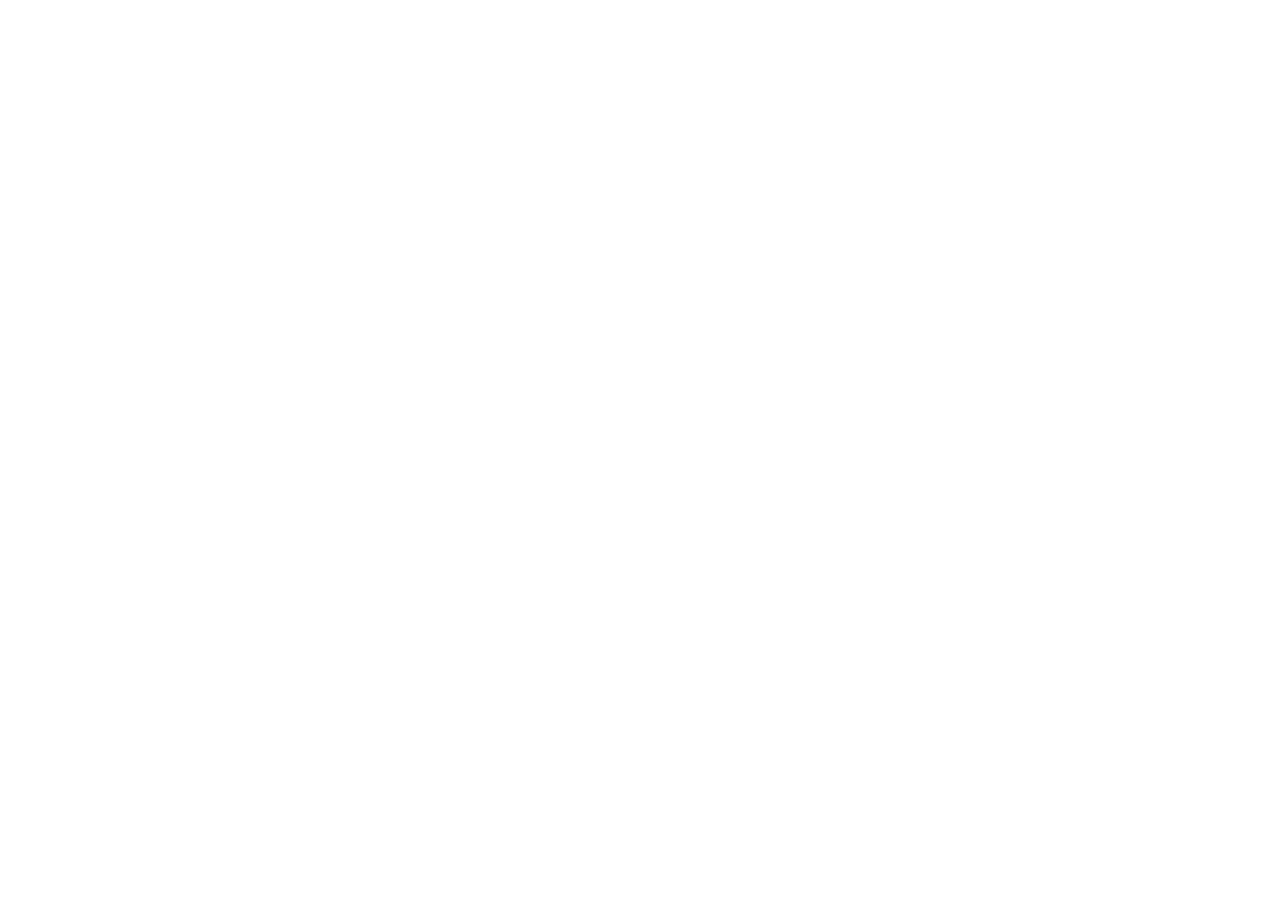
==== index.html @ c4122095 "initial commit" ====
<!DOCTYPE html>
<html lang="en">
<head>
    <meta charset="UTF-8">
    <meta http-equiv="X-UA-Compatible" content="IE=edge">
    <meta name="viewport" content="width=device-width, initial-scale=1.0">
    <title>myteam</title>
    <link rel="stylesheet" href="./css/normalize.css">
    <link rel="stylesheet" href="./css/main.css">

</head>
<body>

    




</body>
</html>
---- css/main.css ----
/* livvic-regular - latin */
@font-face {
    font-display: swap; /* Check https://developer.mozilla.org/en-US/docs/Web/CSS/@font-face/font-display for other options. */
    font-family: 'Livvic';
    font-style: normal;
    font-weight: 400;
    src: url('../fonts/livvic-v13-latin-regular.woff2') format('woff2'), /* Chrome 36+, Opera 23+, Firefox 39+ */
    url('../fonts/livvic-v13-latin-regular.woff') format('woff'); /* Chrome 5+, Firefox 3.6+, IE 9+, Safari 5.1+ */
}
/* livvic-500italic - latin */
@font-face {
    font-display: swap; /* Check https://developer.mozilla.org/en-US/docs/Web/CSS/@font-face/font-display for other options. */
    font-family: 'Livvic';
    font-style: italic;
    font-weight: 500;
    src: url('../fonts/livvic-v13-latin-500italic.woff2') format('woff2'), /* Chrome 36+, Opera 23+, Firefox 39+ */
    url('../fonts/livvic-v13-latin-500italic.woff') format('woff'); /* Chrome 5+, Firefox 3.6+, IE 9+, Safari 5.1+ */
}
/* livvic-600 - latin */
@font-face {
    font-display: swap; /* Check https://developer.mozilla.org/en-US/docs/Web/CSS/@font-face/font-display for other options. */
    font-family: 'Livvic';
    font-style: normal;
    font-weight: 600;
    src: url('../fonts/livvic-v13-latin-600.woff2') format('woff2'), /* Chrome 36+, Opera 23+, Firefox 39+ */
    url('../fonts/livvic-v13-latin-600.woff') format('woff'); /* Chrome 5+, Firefox 3.6+, IE 9+, Safari 5.1+ */
}
/* livvic-700 - latin */
@font-face {
    font-display: swap; /* Check https://developer.mozilla.org/en-US/docs/Web/CSS/@font-face/font-display for other options. */
    font-family: 'Livvic';
    font-style: normal;
    font-weight: 700;
    src: url('../fonts/livvic-v13-latin-700.woff2') format('woff2'), /* Chrome 36+, Opera 23+, Firefox 39+ */
    url('../fonts/livvic-v13-latin-700.woff') format('woff'); /* Chrome 5+, Firefox 3.6+, IE 9+, Safari 5.1+ */
}
/* livvic-700italic - latin */
@font-face {
    font-display: swap; /* Check https://developer.mozilla.org/en-US/docs/Web/CSS/@font-face/font-display for other options. */
    font-family: 'Livvic';
    font-style: italic;
    font-weight: 700;
    src: url('../fonts/livvic-v13-latin-700italic.woff2') format('woff2'), /* Chrome 36+, Opera 23+, Firefox 39+ */
    url('../fonts/livvic-v13-latin-700italic.woff') format('woff'); /* Chrome 5+, Firefox 3.6+, IE 9+, Safari 5.1+ */
}

:root{
    --header-bg-color: #014E56;
    --main-bg-color: #fff;
    --main-text-color: #fff;
    --main-subtitle-color: #F67E7E;
    --build-bg-color: #012F34;
    --deliver-bg-color: #004047;
    --deliver-user-color: #79C8C7;
    --footer-bg-color: #002529; 


}


html{
    box-sizing: border-box;
    height: 100%;
    scroll-behavior: smooth;
}

*,
*::before,
*::after {
    box-sizing: inherit;
}

body{
    display: flex;
    flex-direction: column;
    height: 100%;
    margin: 0;
    font-family: 'Livvic', sans-serif;
    font-weight: 600;
    background-color: var(--main-bg-color);
}

img{
    max-width: 100%;
    height: auto;
}

.visually-hidden {
    position: absolute;
    width: 1px;
    height: 1px;
    margin: -1px;
    border: 0;
    padding: 0;
    white-space: nowrap;
    clip-path: inset(100%);
    clip: rect(0 0 0 0);
    overflow: hidden;
}

.container{
    width: 100%;
    max-width: 1320px;
    margin-right: auto;
    margin-left: auto;
    padding-right: 20px;
    padding-left: 20px;
}

ol,
ul{
    margin-top: 0;
    margin-bottom: 0;
    padding-left: 0;
    list-style: none;
}

a{
    text-decoration: none;
}
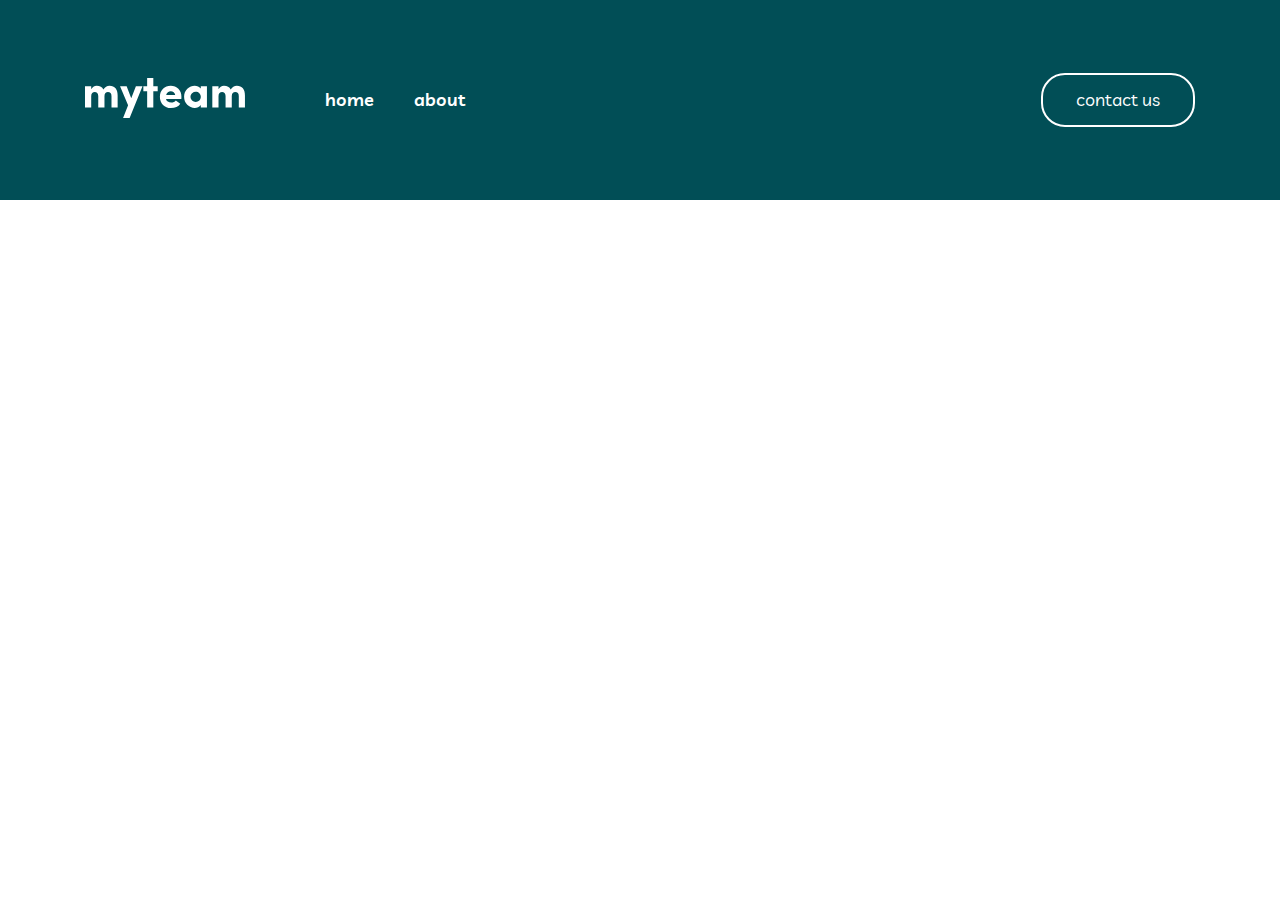
==== commit 0fe524b0: "header done" ====
--- a/index.html
+++ b/index.html
@@ -11,6 +11,34 @@
 </head>
 <body>
 
+<!-- HEADER STARTS -->
+<header class="site-header">
+    <div class="container">
+        <div class="site-header__wrapper">
+            <div class="site-header__wrapper--start">
+                <a class="site-header__link" href="./index.html">
+                    <img class="site-header__logo" src="./images/logo.svg" 
+                         alt="logo" width="160" height="40">
+                </a>
+    
+                <ul class="sitenav__list">
+                    <li class="sitenav__item">
+                        <a class="sitenav__link" href="#">home</a>
+                    </li>
+                    <li class="sitenav__item">
+                        <a class="sitenav__link" href="#">about</a>
+                    </li>
+                </ul>
+            </div>
+
+
+            <button class="site-header__btn" role="button">
+                contact us
+            </button>
+        </div>
+    </div>
+</header>
+<!-- HEADER ENDS -->
     
 
 
--- a/css/main.css
+++ b/css/main.css
@@ -53,8 +53,8 @@
     --deliver-bg-color: #004047;
     --deliver-user-color: #79C8C7;
     --footer-bg-color: #002529; 
-
-
+    
+    
 }
 
 
@@ -100,7 +100,7 @@
 
 .container{
     width: 100%;
-    max-width: 1320px;
+    max-width: 1150px;
     margin-right: auto;
     margin-left: auto;
     padding-right: 20px;
@@ -117,4 +117,64 @@
 
 a{
     text-decoration: none;
-}+}
+
+/* ************* HEADER STYLE STARTS****************** */
+.site-header{
+    padding-top: 73px;
+    padding-bottom: 73px;
+    background-color: var(--header-bg-color);
+}
+
+.site-header__wrapper{
+    display: flex;
+    justify-content: space-between;
+    align-items: center;
+}
+
+.site-header__wrapper--start{
+    display: flex;
+    align-items: center;
+}
+
+.site-header__logo{
+    margin-right: 80px;
+}
+
+.sitenav__list{
+    display: flex;
+}
+
+.sitenav__item:not(:last-child){
+    margin-right: 40px;
+}
+
+.sitenav__link{
+    font-size: 18px;
+    line-height: 28px;
+    color: var(--main-text-color); 
+}
+
+.site-header__btn{
+    padding: 11px 33px;
+    font-size: 18px;
+    line-height: 28px;
+    color: var(--main-text-color);
+    border: 2px solid #FFFFFF;
+    border-radius: 24px;
+    background-color: transparent;
+}
+
+.sitenav__link:active{
+    color: var(--main-subtitle-color);
+    cursor: pointer;
+}
+
+.site-header__btn:active{
+    color: #002529;
+    background: var(--main-text-color);
+    border: 2px solid var(--main-text-color);
+    border-radius: 24px;
+}
+
+/* ************* HEADER STYLE ENDS****************** */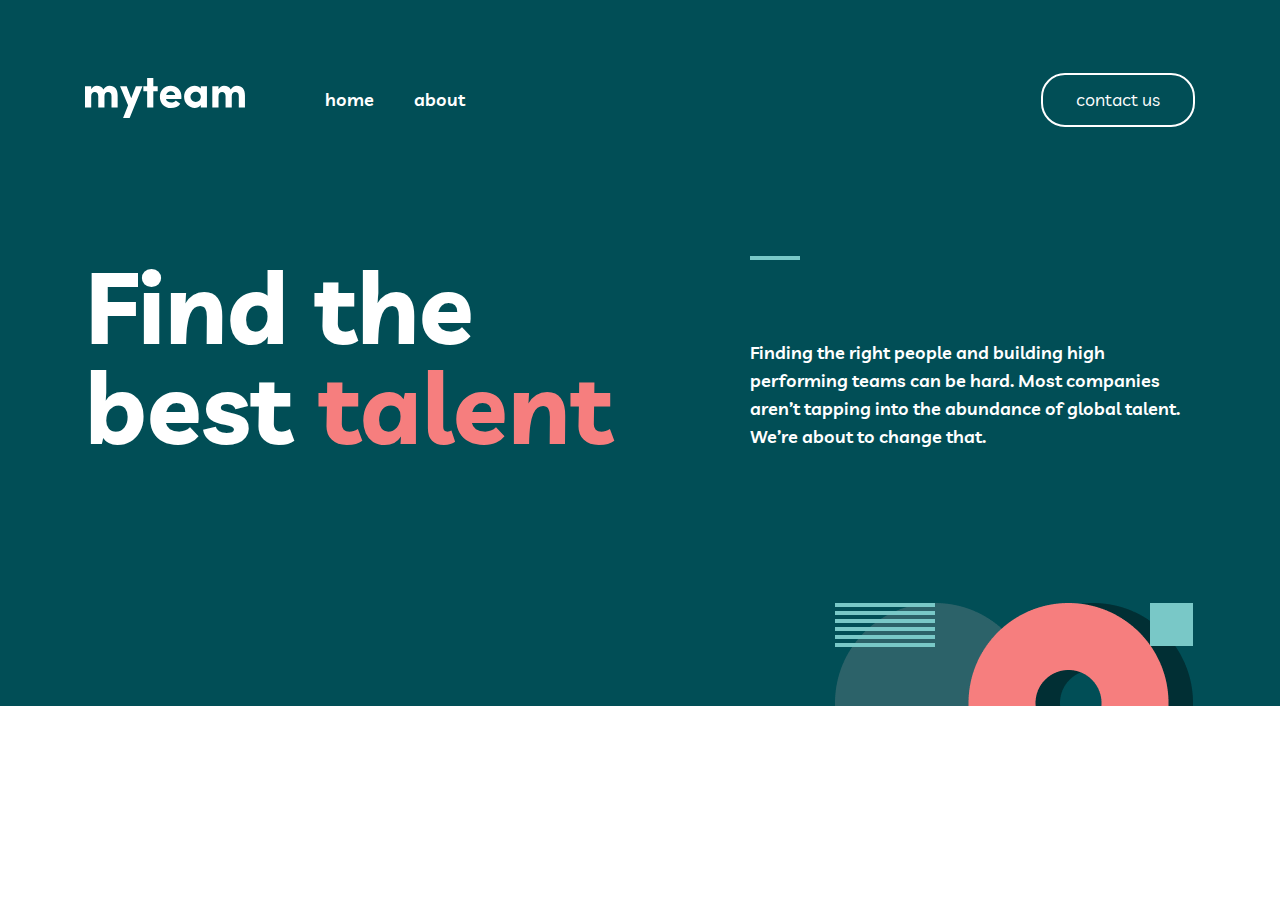
==== commit 9d477f1f: "hero section done" ====
--- a/index.html
+++ b/index.html
@@ -40,7 +40,41 @@
 </header>
 <!-- HEADER ENDS -->
     
+<!-- MAIN STARTS -->
+<main class="site-main">
 
+    <!-- HERO SECTION STARTS -->
+    <section class="hero-section">
+        <div class="container">
+            <div class="hero-section__wrapper">
+                <div class="hero-section__wrapper--start">
+                    <h1 class="hero-section__title">
+                        Find the best <span class="hero-section__title--red">talent</span>
+                    </h1>
+                </div>
+
+                <div class="hero-section__wrapper--end">
+                    <p class="hero-section__desc">
+                        Finding the right people and building high performing teams can be hard. Most companies aren’t tapping into the abundance of global talent. We’re about to change that.
+                    </p>
+                </div>
+            </div>
+        </div>
+    </section>
+    <!-- HERO SECTION ENDS -->
+
+
+
+
+
+
+
+
+
+
+
+</main>
+<!-- MAIN ENDS -->
 
 
 
--- a/css/main.css
+++ b/css/main.css
@@ -177,4 +177,88 @@
     border-radius: 24px;
 }
 
-/* ************* HEADER STYLE ENDS****************** */+/* ************* HEADER STYLE ENDS****************** */
+
+
+/* ************* MAIN STYLES START****************** */
+.site-main{
+    background-color: var(--main-bg-color);
+}
+
+
+/* ************* HERO STYLE STARTS****************** */
+.hero-section{
+    padding-top: 56px;
+    padding-bottom: 250px;
+    background-color: var(--header-bg-color);
+    background-image: url(../images/hero_left.png), 
+    url(../images/hero_bottom.png);
+    background-repeat: no-repeat;
+    background-position: calc(50% - 745px) calc(50% - 100px),
+    calc(50% + 374px) calc(50% + 250px); 
+} 
+
+.hero-section__wrapper{
+    display: flex;
+    justify-content: space-between;
+}
+
+.hero-section__wrapper--start{
+    width: 100%;
+    max-width: 600px;
+}
+
+.hero-section__title{
+    margin-top: 0;
+    margin-bottom: 0;
+    font-weight: 700;
+    font-size: 100px;
+    line-height: 100px;
+    color: var(--main-text-color);
+}
+
+.hero-section__title--red{
+    color: var(--main-subtitle-color);
+}
+
+.hero-section__wrapper--end{
+    width: 100%;
+    max-width: 445px;
+}
+
+.hero-section__desc{
+    margin-top: 0;
+    margin-bottom: 0;
+    font-size: 18px;
+    line-height: 28px;
+    color: var(--main-text-color);
+}
+
+.hero-section__desc::before{
+    display: block; 
+    margin-bottom: 79px;
+    content: "";
+    width: 50px;
+    height: 4px;
+    background-color: var(--deliver-user-color);
+}
+
+
+
+
+
+
+
+
+/* ************* HERO STYLE ENDS****************** */
+
+
+
+
+
+
+
+
+
+
+/* ************* MAIN STYLES END****************** */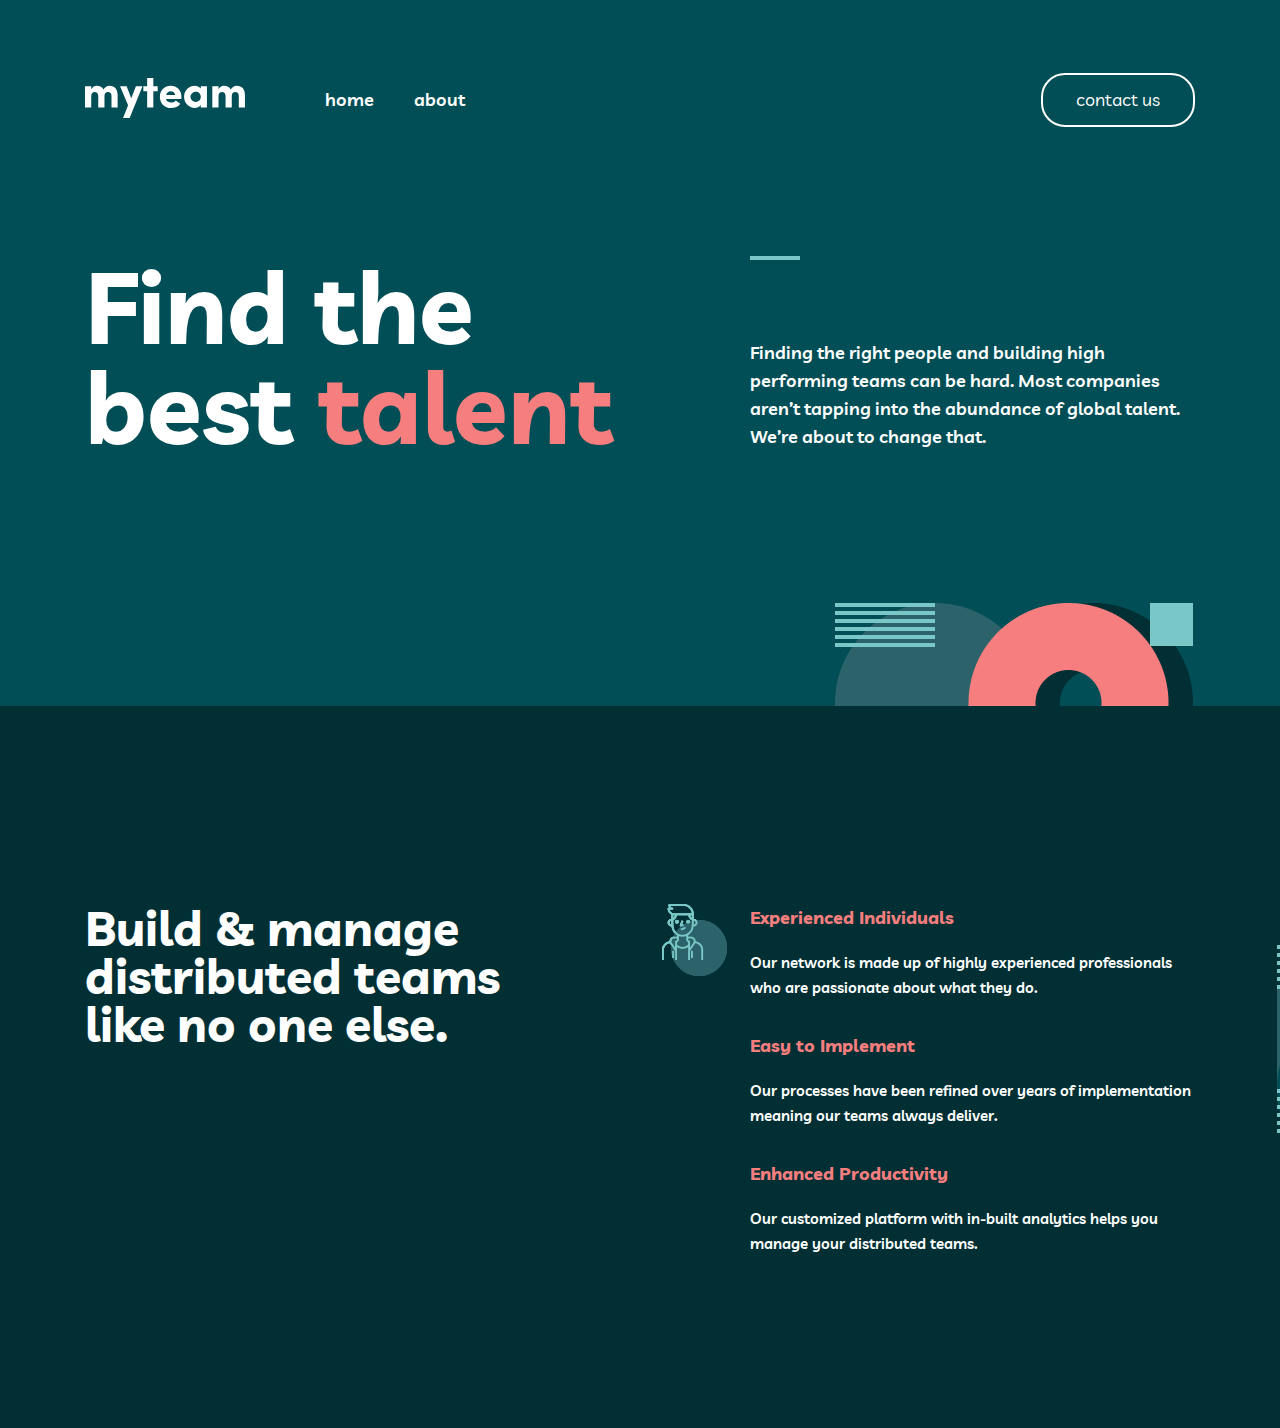
==== commit dbd2146d: "build section done" ====
--- a/index.html
+++ b/index.html
@@ -63,6 +63,55 @@
     </section>
     <!-- HERO SECTION ENDS -->
 
+    <!-- BUILD SECTION STARTS -->
+    <section class="build-section">
+        <div class="container">
+            <div class="build-section__wrapper">
+                <div class="build-section__text">
+                    <h2 class="build-section__title">
+                        Build & manage distributed teams like no one else.
+                    </h2>
+                </div>
+
+                <div class="build-section__nav">
+                    <ul class="build-section__list">
+                        <li class="build-section__item">
+                            <h3 class="build-section__subtitle">
+                                Experienced Individuals
+                            </h3>
+                            <p class="build-section__desc">
+                                Our network is made up of highly experienced professionals who are passionate about what they do.
+                            </p>
+                        </li>
+                        <li class="build-section__item">
+                            <h3 class="build-section__subtitle">
+                                Easy to Implement
+                            </h3>
+                            <p class="build-section__desc">
+                                Our processes have been refined over years of implementation meaning our teams always deliver.
+                            </p>
+                        </li>
+                        <li class="build-section__item">
+                            <h3 class="build-section__subtitle">
+                                Enhanced Productivity
+                            </h3>
+                            <p class="build-section__desc">
+                                Our customized platform with in-built analytics helps you manage your distributed teams.
+                            </p>
+                        </li>
+                    </ul>
+                </div>
+            </div>
+        </div>
+    </section>
+
+
+
+
+
+
+    <!-- BUILD SECTION ENDS -->
+
 
 
 
--- a/css/main.css
+++ b/css/main.css
@@ -243,16 +243,83 @@
     background-color: var(--deliver-user-color);
 }
 
-
-
-
-
-
-
-
 /* ************* HERO STYLE ENDS****************** */
 
 
+/* ************* BUILD STYLE STARTS****************** */
+.build-section{
+    padding-top: 198px;
+    padding-bottom: 140px;
+    background-color: var(--build-bg-color);
+    background-image: url(../images/build_bottom.png);
+    background-repeat: no-repeat;
+    background-position: calc(50% + 737px), calc(50% - 300px); 
+}
+
+.build-section__wrapper{
+    display: flex;
+    justify-content: space-between;
+}
+
+.build-section__text{
+    width: 100%;
+    max-width: 445px;
+    margin-right: 125px;
+}
+
+.build-section__title{
+    margin-top: 0;
+    margin-bottom: 0;
+    font-weight: 700;
+    font-size: 48px;
+    line-height: 48px;
+    color: var(--main-text-color);
+}
+
+.build-section__nav{
+    display: flex;
+}
+
+.build-section__list{
+    position: relative;
+    width: 100%;
+    max-width: 445px;
+}
+
+.build-section__item::before{
+    position: absolute;
+    top: 0px;
+    left: -95px;
+    width: 56px;
+    height: 56px;
+    content: url(../images/build1.png);
+}
+
+
+.build-section__subtitle{
+    margin-top: 0;
+    margin-bottom: 16;
+    font-weight: 700;
+    font-size: 18px;
+    line-height: 28px;
+    color: var(--main-subtitle-color);
+}
+
+.build-section__desc{
+    margin-top: 0;
+    margin-bottom: 32px;
+    font-size: 15px;
+    line-height: 25px;
+    color: var(--main-text-color);
+}
+
+
+
+
+
+/* ************* BUILD STYLE ENDS****************** */
+
+
 
 
 
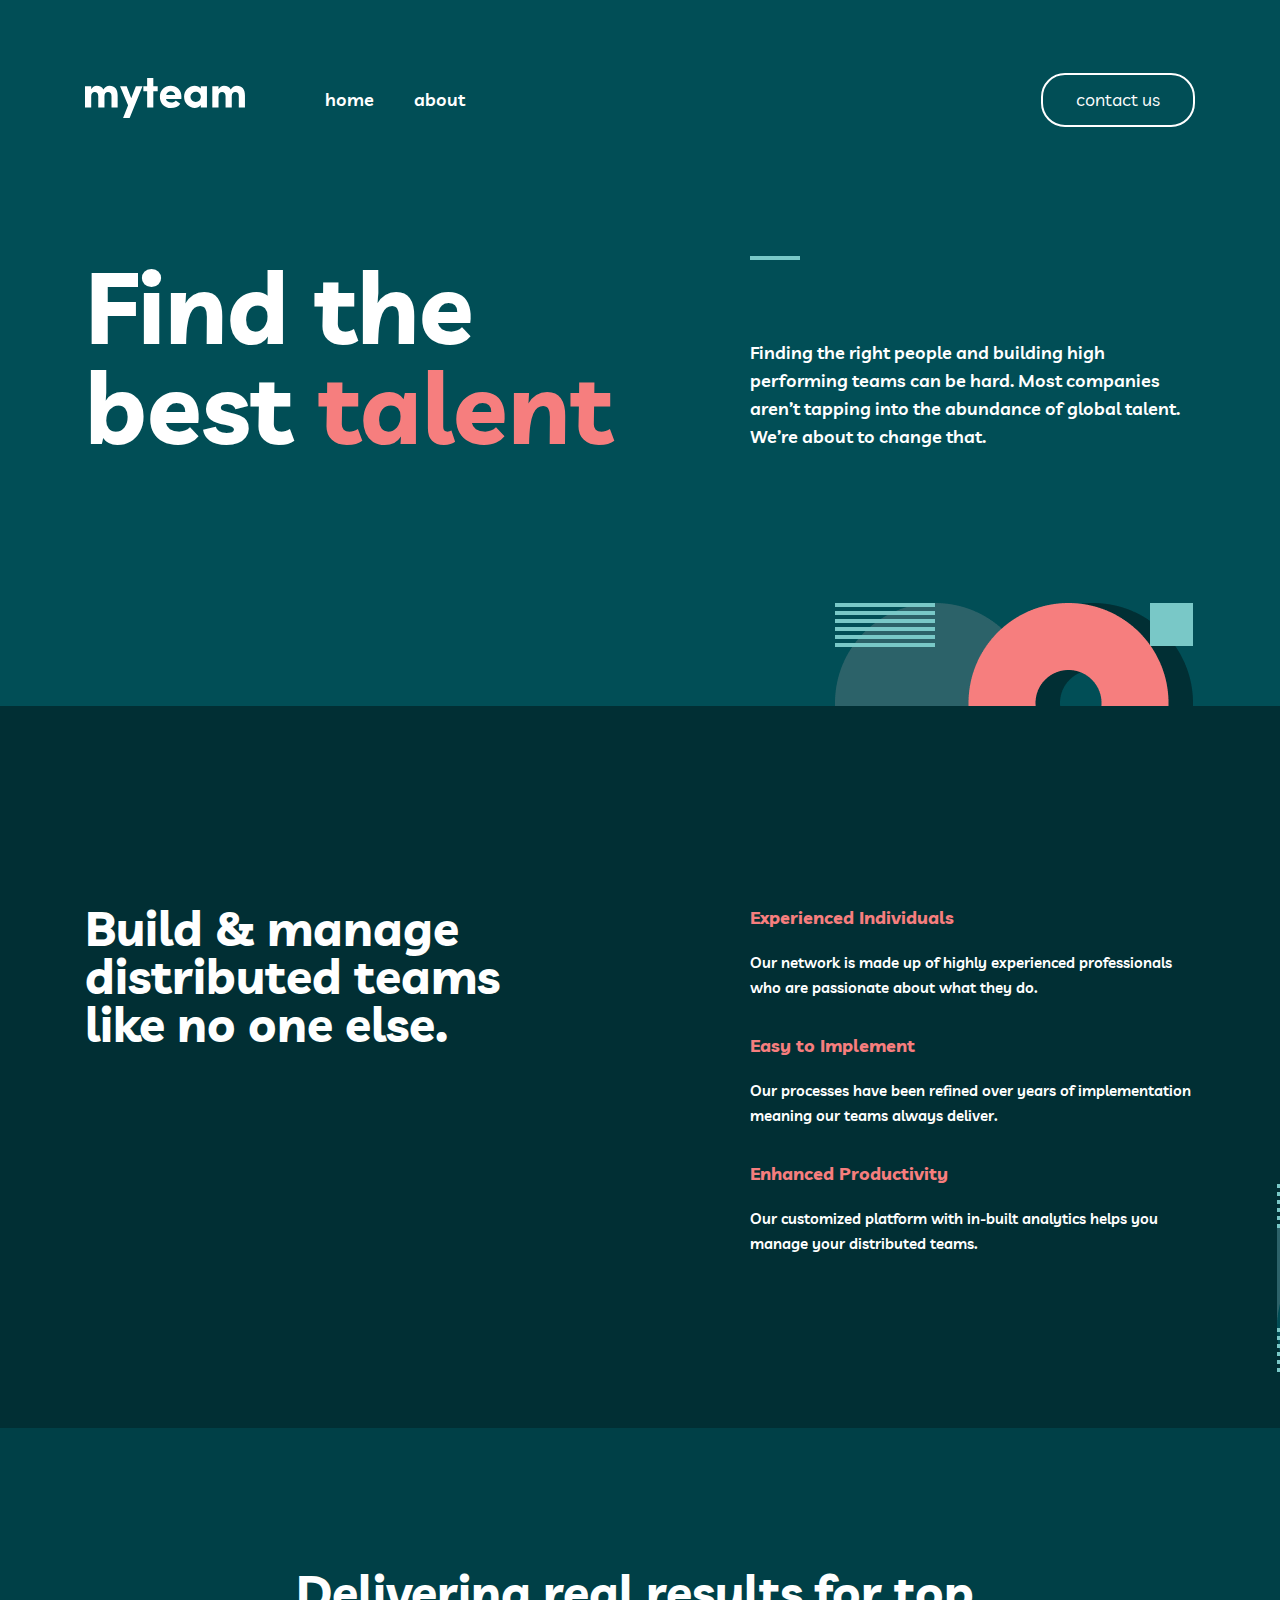
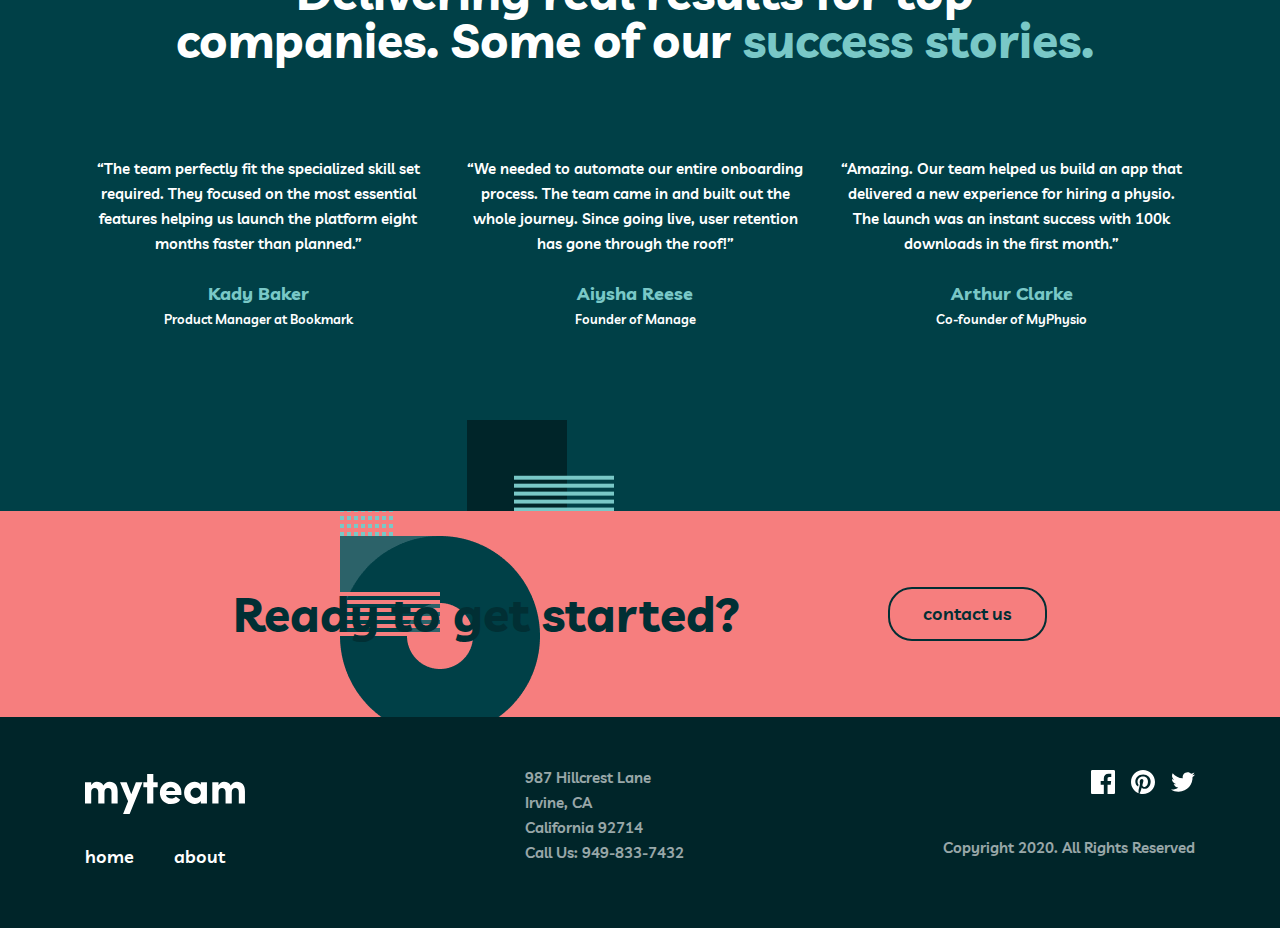
==== commit 14ce301d: "footer done" ====
--- a/index.html
+++ b/index.html
@@ -104,27 +104,151 @@
             </div>
         </div>
     </section>
-
-
-
-
-
-
     <!-- BUILD SECTION ENDS -->
 
-
-
-
-
-
-
-
-
-
+    <!-- DELIVER SECTION STARTS -->
+    <section class="deliver-section">
+        <div class="container">
+            <div class="deliver-section__wrapper">
+                <h2 class="deliver-section__title">
+                    Delivering real results for top <br> companies. Some of our <span class="deliver-section__subtitle"> success stories. </span>
+                </h2>
+ 
+                <div class="deliver-section__stories">
+                    <ul class="deliver-section__list">
+                        <li class="deliver-section__item">
+                            <p class="delivery-section__desc">
+                                “The team perfectly fit the specialized skill set required. They focused on the most essential features helping us launch the platform eight months faster than planned.”
+                            </p>
+                            <h3 class="deliver-section__name">
+                                Kady Baker
+                            </h3>
+                            <p class="deliver-section__position">
+                                Product Manager at Bookmark
+                            </p>
+                        </li>
+
+                        <li class="deliver-section__item">
+                            <p class="delivery-section__desc">
+                                “We needed to automate our entire onboarding process. The team came in and built out the whole journey. Since going live, user retention has gone through the roof!”
+                            </p>
+                            <h3 class="deliver-section__name">
+                                Aiysha Reese
+                            </h3>
+                            <p class="deliver-section__position">
+                                Founder of Manage
+                            </p>
+                        </li>
+
+                        <li class="deliver-section__item">
+                            <p class="delivery-section__desc">
+                                “Amazing. Our team helped us build an app that delivered a new experience for hiring a physio. The launch was an instant success with 100k downloads in the first month.”
+                            </p>
+                            <h3 class="deliver-section__name">
+                                Arthur Clarke
+                            </h3>
+                            <p class="deliver-section__position">
+                                Co-founder of MyPhysio
+                            </p>
+                        </li>
+                    </ul>
+
+                </div>
+            </div>
+        </div>
+    </section>
+    <!-- DELIVER SECTION ENDS -->
+
+    <!-- READY SECTION STARTS -->
+    <section class="ready-section">
+        <div class="container">
+            <div class="ready-section__wrapper">
+                <h2 class="ready-section__title">
+                    Ready to get started?
+                </h2>
+                <button class="ready-section__button" role="button">
+                    contact us
+                </button>
+            </div>
+        </div>
+    </section>
+    <!-- READY SECTION ENDS -->
 
 </main>
 <!-- MAIN ENDS -->
 
+<!-- FOOTER STARTS -->
+<footer class="site-footer">
+    <div class="container">
+        <div class="site-footer__wrapper">
+            <div class="site-footer__wrapper--start">
+                <a class="site-footer__link" href="./index.html">
+                    <img class="site-footer__img" 
+                         src="./images/logo.svg" 
+                         alt="logo"
+                         width="160"
+                         height="40">
+                </a>
+
+                <ul class="footer__list">
+                    <li class="footer__item">
+                        <a class="footer__link" href="">home</a>
+                    </li>
+                    <li class="footer__item">
+                        <a class="footer__link" href="">about</a>
+                    </li>
+                </ul>
+            </div>
+
+            <p class="footer__address">
+                987 Hillcrest Lane <br>
+                Irvine, CA <br>
+                California 92714 <br>
+                Call Us: 949-833-7432
+            </p>
+
+            <div class="site-footer__wrapper--end">
+                <ul class="social__list">
+                    <li class="social__item">
+                        <a class="social__link" href="#">
+                            <svg width="24" height="24" viewBox="0 0 24 24" fill="currentColor" xmlns="http://www.w3.org/2000/svg">
+                                <path d="M22.675 0H1.325C0.593 0 0 0.593 0 1.325V22.676C0 23.407 0.593 24 1.325 24H12.82V14.706H9.692V11.084H12.82V8.413C12.82 5.313 14.713 3.625 17.479 3.625C18.804 3.625 19.942 3.724 20.274 3.768V7.008L18.356 7.009C16.852 7.009 16.561 7.724 16.561 8.772V11.085H20.148L19.681 14.707H16.561V24H22.677C23.407 24 24 23.407 24 22.675V1.325C24 0.593 23.407 0 22.675 0Z" fill="currentColor"/>
+                                </svg>
+                        </a>
+
+                            
+                    </li>
+                    <li class="social__item">
+                        <a class="social__link" href="#">
+                            <svg width="24" height="24" viewBox="0 0 24 24" fill="currentColor" xmlns="http://www.w3.org/2000/svg">
+                                <path d="M12 0C5.373 0 0 5.372 0 12C0 17.084 3.163 21.426 7.627 23.174C7.522 22.225 7.427 20.769 7.669 19.733C7.887 18.796 9.076 13.768 9.076 13.768C9.076 13.768 8.717 13.049 8.717 11.986C8.717 10.318 9.684 9.072 10.888 9.072C11.911 9.072 12.406 9.841 12.406 10.762C12.406 11.791 11.751 13.33 11.412 14.757C11.129 15.951 12.011 16.926 13.189 16.926C15.322 16.926 16.961 14.677 16.961 11.431C16.961 8.558 14.897 6.549 11.949 6.549C8.535 6.549 6.531 9.11 6.531 11.756C6.531 12.787 6.928 13.894 7.424 14.494C7.522 14.613 7.536 14.718 7.507 14.839L7.174 16.199C7.121 16.419 7 16.466 6.772 16.36C5.273 15.662 4.336 13.471 4.336 11.711C4.336 7.926 7.086 4.449 12.265 4.449C16.428 4.449 19.663 7.416 19.663 11.38C19.663 15.516 17.056 18.844 13.436 18.844C12.22 18.844 11.077 18.213 10.686 17.466L9.938 20.319C9.667 21.362 8.936 22.669 8.446 23.465C9.57 23.812 10.763 24 12 24C18.627 24 24 18.627 24 12C24 5.372 18.627 0 12 0Z" fill="currentColor"/>
+                                </svg>
+                        </a>
+
+                            
+                    </li>
+                    <li class="social__item">
+                        <a class="social__link" href="#">                        <svg width="24" height="20" viewBox="0 0 24 20" fill="currentColor" xmlns="http://www.w3.org/2000/svg">
+                            <path d="M24 2.55699C23.117 2.94899 22.168 3.21299 21.172 3.33199C22.189 2.72299 22.97 1.75799 23.337 0.607986C22.386 1.17199 21.332 1.58199 20.21 1.80299C19.313 0.845986 18.032 0.247986 16.616 0.247986C13.437 0.247986 11.101 3.21399 11.819 6.29299C7.728 6.08799 4.1 4.12799 1.671 1.14899C0.381 3.36199 1.002 6.25699 3.194 7.72299C2.388 7.69699 1.628 7.47599 0.965 7.10699C0.911 9.38799 2.546 11.522 4.914 11.997C4.221 12.185 3.462 12.229 2.69 12.081C3.316 14.037 5.134 15.46 7.29 15.5C5.22 17.123 2.612 17.848 0 17.54C2.179 18.937 4.768 19.752 7.548 19.752C16.69 19.752 21.855 12.031 21.543 5.10599C22.505 4.41099 23.34 3.54399 24 2.55699Z" fill="currentColor"/>
+                            </svg>
+                        </a>  
+                    </li>
+                </ul>
+
+                <br>
+                <br>
+
+                <p class="copyright">
+                    Copyright 2020. All Rights Reserved
+                </p>
+
+                
+            </div>
+        </div>
+    </div>
+</footer>
+<!-- FOOTER ENDS -->
+
 
 
 </body>
--- a/css/main.css
+++ b/css/main.css
@@ -253,7 +253,7 @@
     background-color: var(--build-bg-color);
     background-image: url(../images/build_bottom.png);
     background-repeat: no-repeat;
-    background-position: calc(50% + 737px), calc(50% - 300px); 
+    background-position: calc(50% + 737px) calc(50% + 239px); 
 }
 
 .build-section__wrapper{
@@ -286,15 +286,6 @@
     max-width: 445px;
 }
 
-.build-section__item::before{
-    position: absolute;
-    top: 0px;
-    left: -95px;
-    width: 56px;
-    height: 56px;
-    content: url(../images/build1.png);
-}
-
 
 .build-section__subtitle{
     margin-top: 0;
@@ -313,19 +304,212 @@
     color: var(--main-text-color);
 }
 
-
-
-
-
 /* ************* BUILD STYLE ENDS****************** */
 
 
-
-
-
-
-
-
-
-
-/* ************* MAIN STYLES END****************** */+/* ************* DELIVER STYLE STARTS****************** */
+.deliver-section{
+    padding-top: 140px;
+    padding-bottom: 151px;
+    background-color: var(--deliver-bg-color);
+    background-image: url(../images/deliver_top.png);
+    background-repeat: no-repeat;
+    background-position: calc(50% - 100px) calc(50% + 300px)
+}
+
+.deliver-section__wrapper{
+    width: 100%;
+    max-width: 1100px;
+    align-items: center;
+}
+
+.deliver-section__title{
+    margin-top: 0;
+    margin-bottom: 92px;
+    font-size: 48px;
+    line-height: 48px;
+    text-align: center;
+    color: var(--main-text-color);
+}
+
+.deliver-section__subtitle{
+    color: var(--deliver-user-color);
+}
+
+.deliver-section__list{
+    display: flex;
+    width: 100%;
+}
+
+.deliver-section__item:not(:last-child){
+    margin-right: 30px;
+}
+
+.delivery-section__desc{
+    margin-top: 0;
+    margin-bottom: 24px;
+    width: 100%;
+    max-width: 400px;
+    font-size: 15px;
+    line-height: 25px;
+    text-align: center;
+    color: var(--main-text-color);
+}
+
+.deliver-section__name{
+    margin-top: 0;
+    margin-bottom: 2px;
+    font-size: 18px;
+    line-height: 28px;
+    text-align: center;
+    color: var(--deliver-user-color);
+}
+
+.deliver-section__position{
+    margin-top: 0;
+    margin-bottom: 32px;
+    font-family: 'Livvic';
+    font-size: 13px;
+    line-height: 18px;
+    text-align: center;
+    color: var(--main-text-color);
+}
+
+/* ************* DELIVER STYLE ENDS****************** */
+
+
+/* ************* READY STYLE STARTS****************** */
+.ready-section{
+    padding-top: 76px;
+    padding-bottom: 76px;
+    background-color: var(--main-subtitle-color);
+    background-image: url(../images/ready_left.png);
+    background-repeat: no-repeat;
+    background-position: calc(50% - 200px);
+}
+
+.ready-section__wrapper{
+    display: flex;
+    justify-content: space-evenly;
+    align-items: center;
+}
+
+.ready-section__title{
+    margin-top: 0;
+    margin-bottom: 0;
+    font-size: 48px;
+    line-height: 48px;
+    color: var(--build-bg-color);
+}
+
+.ready-section__button{
+    padding: 11px 33px;
+    font-weight: 600;
+    font-size: 18px;
+    line-height: 28px;
+    color: var(--build-bg-color);
+    border: 2px solid #012F34;
+    border-radius: 24px;
+    background-color: transparent;
+}
+
+.ready-section__button:active{
+    color: var(--main-text-color);
+    border: 2px solid var(--build-bg-color);
+    border-radius: 24px;
+    background-color: var(--build-bg-color);
+}
+
+/* ************* READY STYLE ENDS****************** */
+
+
+/* ************* MAIN STYLES END****************** */
+
+
+
+
+/* ************* FOOTER STYLES STARTS****************** */
+.site-footer{
+    padding-top: 48px;
+    padding-bottom: 48px;
+    background-color: var(--footer-bg-color);
+}
+
+.site-footer__wrapper{
+    display: flex;
+    justify-content: space-between;
+    align-items: center;
+}
+
+.site-footer__img{
+    margin-top: 0;
+    margin-bottom: 25px;
+}
+
+.footer__list{
+    display: flex;
+    justify-content: space-between;
+}
+
+.footer__item{
+    margin-right: 40px;
+}
+
+.footer__link{
+    font-weight: 600;
+    font-size: 18px;
+    line-height: 28px;
+    color: var(--main-text-color);
+}
+
+.footer__link:active{
+    color: var(--main-subtitle-color);
+}
+
+.footer__address{
+    margin-top: 0;
+    font-weight: 600;
+    font-size: 15px;
+    line-height: 25px;
+    color: var(--main-text-color);
+    mix-blend-mode: normal;
+    opacity: 0.6;
+}
+
+
+
+.social__list{
+    display: flex;
+    align-items: center;
+    justify-content: end;
+}
+
+.social__item:not(:last-child){
+    margin-right: 16px;
+}
+
+.social__link{
+    color: var(--main-text-color);
+}
+
+.social__link:active{
+    color: var(--main-subtitle-color);
+}
+
+.copyright{
+    margin-top: 0;
+    font-weight: 600;
+    font-size: 15px;
+    line-height: 25px;
+    text-align: right;
+    color: var(--main-text-color);
+    mix-blend-mode: normal;
+    opacity: 0.6;
+}
+
+
+
+
+
+
+/* ************* FOOTER STYLES ENDS****************** */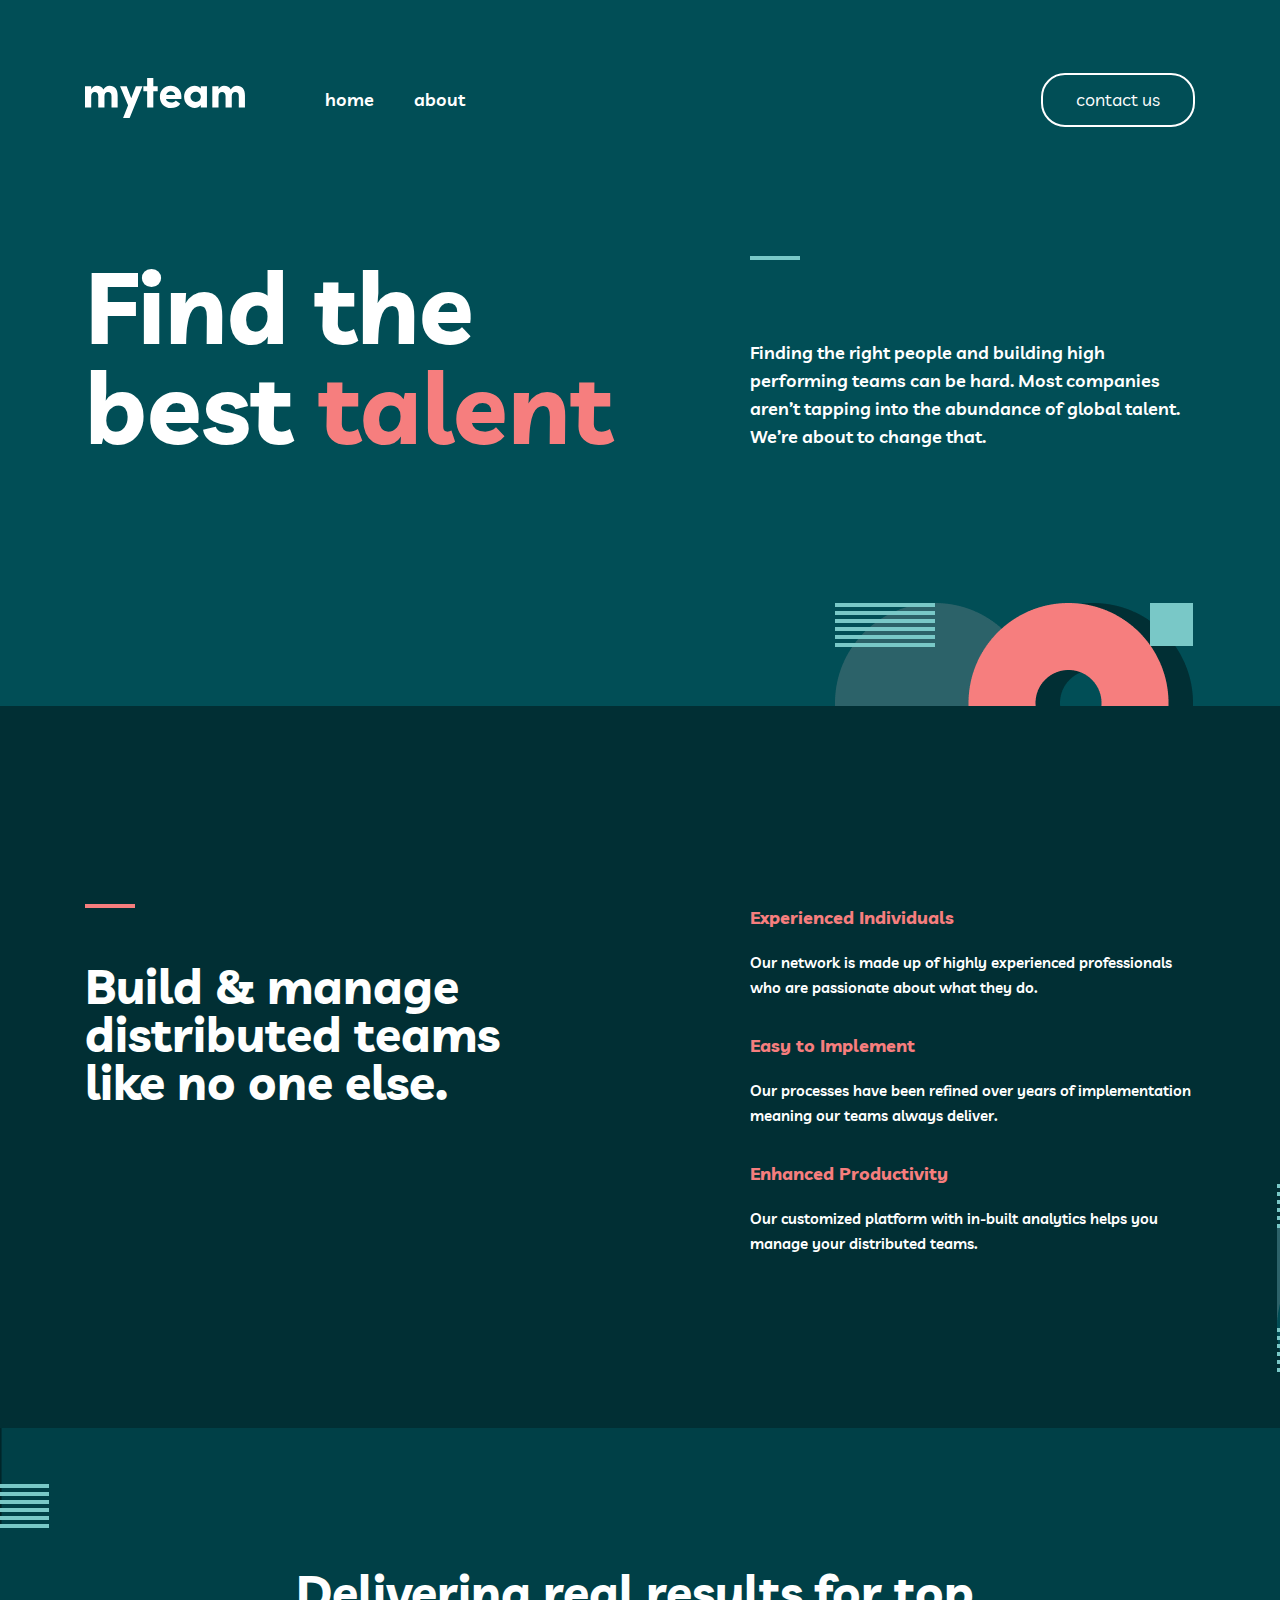
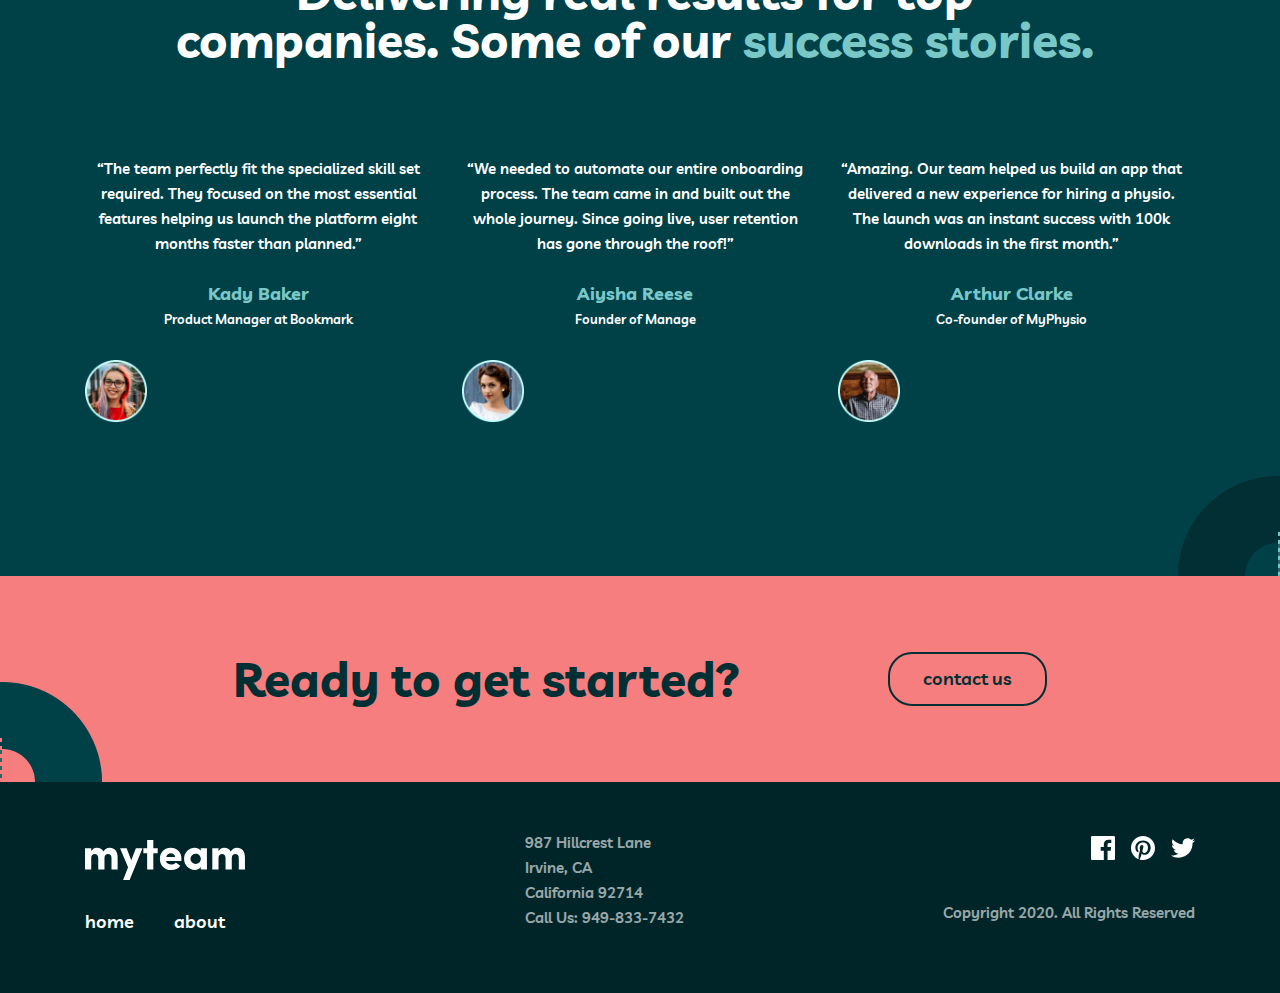
==== commit 0a5570c3: "updated background pictures" ====
--- a/index.html
+++ b/index.html
@@ -76,6 +76,7 @@
                 <div class="build-section__nav">
                     <ul class="build-section__list">
                         <li class="build-section__item">
+
                             <h3 class="build-section__subtitle">
                                 Experienced Individuals
                             </h3>
@@ -84,6 +85,7 @@
                             </p>
                         </li>
                         <li class="build-section__item">
+
                             <h3 class="build-section__subtitle">
                                 Easy to Implement
                             </h3>
@@ -92,6 +94,7 @@
                             </p>
                         </li>
                         <li class="build-section__item">
+
                             <h3 class="build-section__subtitle">
                                 Enhanced Productivity
                             </h3>
@@ -126,6 +129,8 @@
                             <p class="deliver-section__position">
                                 Product Manager at Bookmark
                             </p>
+                            <img class="deliver-section__img" src="./images/deliver_1.png" 
+                                 alt="director" width="62" height="62">
                         </li>
 
                         <li class="deliver-section__item">
@@ -138,6 +143,8 @@
                             <p class="deliver-section__position">
                                 Founder of Manage
                             </p>
+                            <img class="deliver-section__img" src="./images/deliver_2.png" 
+                            alt="director" width="62" height="62">
                         </li>
 
                         <li class="deliver-section__item">
@@ -150,6 +157,8 @@
                             <p class="deliver-section__position">
                                 Co-founder of MyPhysio
                             </p>
+                            <img class="deliver-section__img" src="./images/deliver_3.png" 
+                            alt="director" width="62" height="62">
                         </li>
                     </ul>
 
--- a/css/main.css
+++ b/css/main.css
@@ -276,6 +276,15 @@
     color: var(--main-text-color);
 }
 
+.build-section__title::before{
+    display: block;
+    margin-bottom: 54px;
+    content: "";
+    width: 50px;
+    height: 4px;
+    background-color: var(--main-subtitle-color);
+}
+
 .build-section__nav{
     display: flex;
 }
@@ -312,9 +321,11 @@
     padding-top: 140px;
     padding-bottom: 151px;
     background-color: var(--deliver-bg-color);
-    background-image: url(../images/deliver_top.png);
+    background-image: url(../images/deliver_top.png),
+    url(../images/deliver_bottom.png);
     background-repeat: no-repeat;
-    background-position: calc(50% - 100px) calc(50% + 300px)
+    background-position: calc(50% - 665px) calc(50% - 324px),
+    calc(50% + 638px) calc(50% + 374px);
 }
 
 .deliver-section__wrapper{
@@ -374,6 +385,7 @@
     text-align: center;
     color: var(--main-text-color);
 }
+
 
 /* ************* DELIVER STYLE ENDS****************** */
 
@@ -385,7 +397,7 @@
     background-color: var(--main-subtitle-color);
     background-image: url(../images/ready_left.png);
     background-repeat: no-repeat;
-    background-position: calc(50% - 200px);
+    background-position: calc(50% - 638px) calc(50% + 81px)
 }
 
 .ready-section__wrapper{
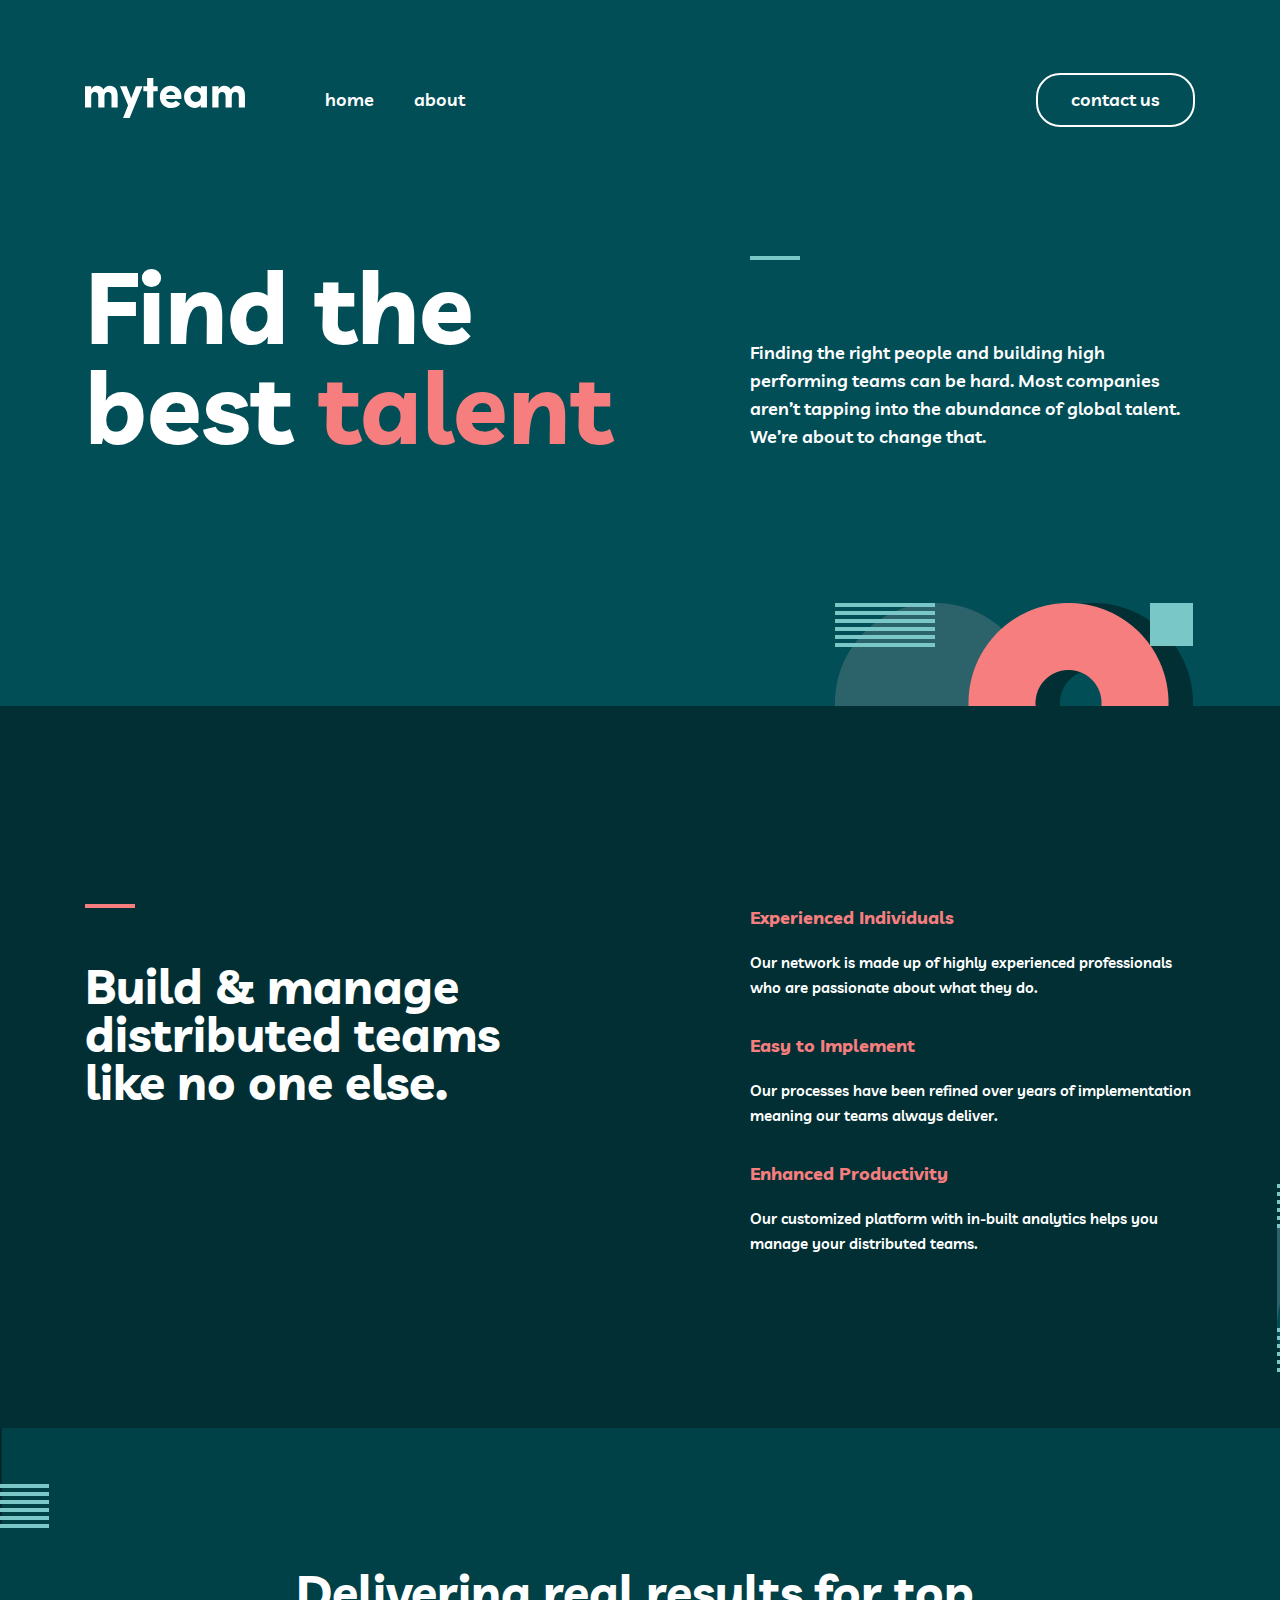
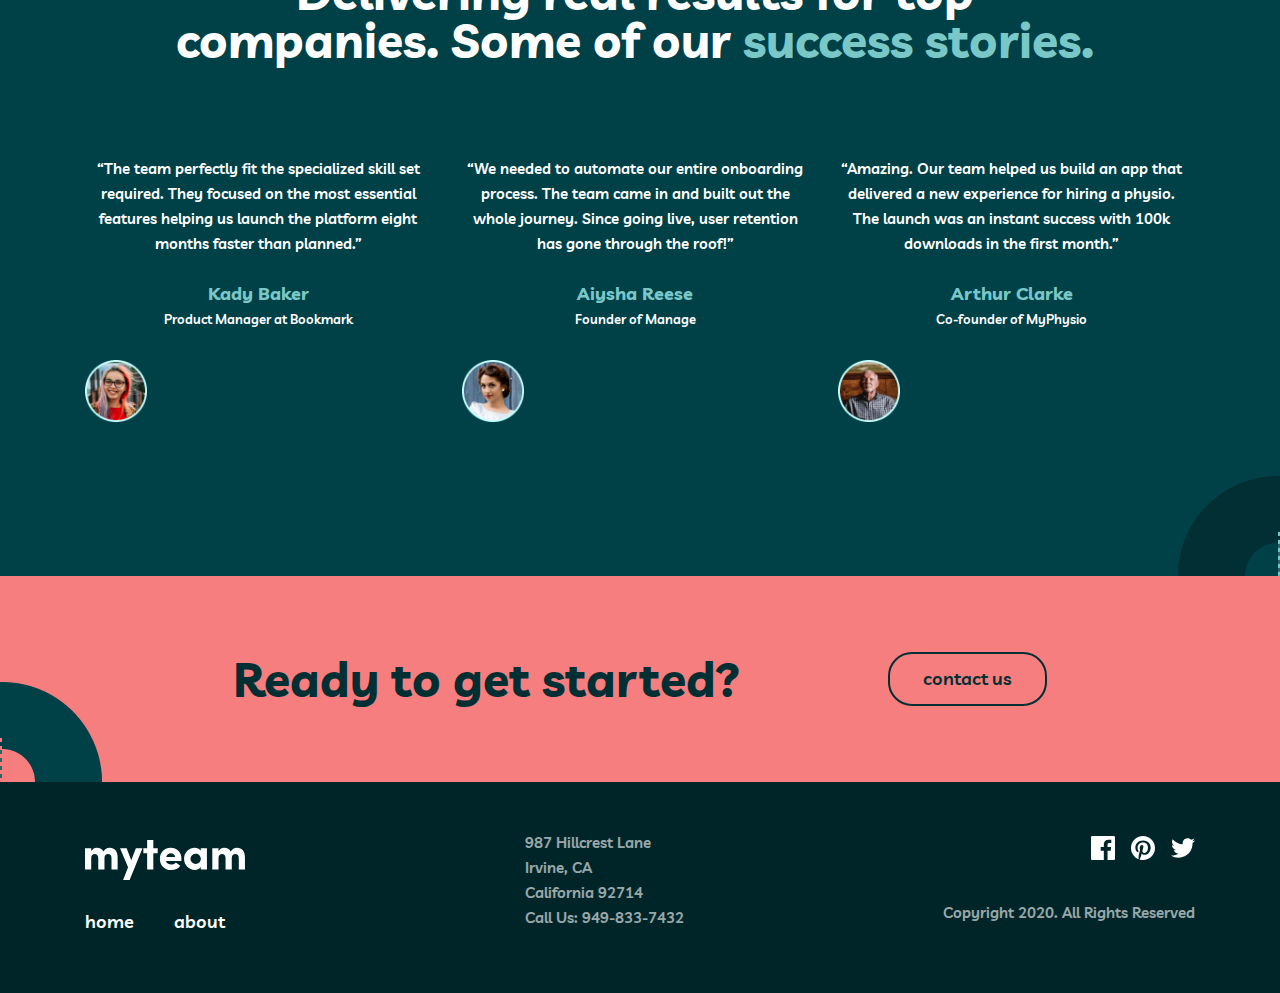
==== commit 3d090b75: "all links updated" ====
--- a/index.html
+++ b/index.html
@@ -26,15 +26,15 @@
                         <a class="sitenav__link" href="#">home</a>
                     </li>
                     <li class="sitenav__item">
-                        <a class="sitenav__link" href="#">about</a>
+                        <a class="sitenav__link" href="./about.html">about</a>
                     </li>
                 </ul>
             </div>
 
-
-            <button class="site-header__btn" role="button">
+            <a class="site-header__contact" href="./contact.html">
                 contact us
-            </button>
+            </a>
+
         </div>
     </div>
 </header>
@@ -201,10 +201,10 @@
 
                 <ul class="footer__list">
                     <li class="footer__item">
-                        <a class="footer__link" href="">home</a>
+                        <a class="footer__link" href="#">home</a>
                     </li>
                     <li class="footer__item">
-                        <a class="footer__link" href="">about</a>
+                        <a class="footer__link" href="./about.html">about</a>
                     </li>
                 </ul>
             </div>
--- a/css/main.css
+++ b/css/main.css
@@ -155,7 +155,7 @@
     color: var(--main-text-color); 
 }
 
-.site-header__btn{
+.site-header__contact{
     padding: 11px 33px;
     font-size: 18px;
     line-height: 28px;
@@ -165,9 +165,16 @@
     background-color: transparent;
 }
 
-.sitenav__link:active{
-    color: var(--main-subtitle-color);
-    cursor: pointer;
+.site-header_contact{
+    margin-top: 0;
+    font-size: 18px;
+    line-height: 28px;
+    color: var(--main-text-color)
+}
+
+.site-header__contact:active{
+    color: var(--footer-bg-color);
+    background-color: var(--main-text-color);
 }
 
 .site-header__btn:active{
@@ -519,9 +526,4 @@
     opacity: 0.6;
 }
 
-
-
-
-
-
 /* ************* FOOTER STYLES ENDS****************** */